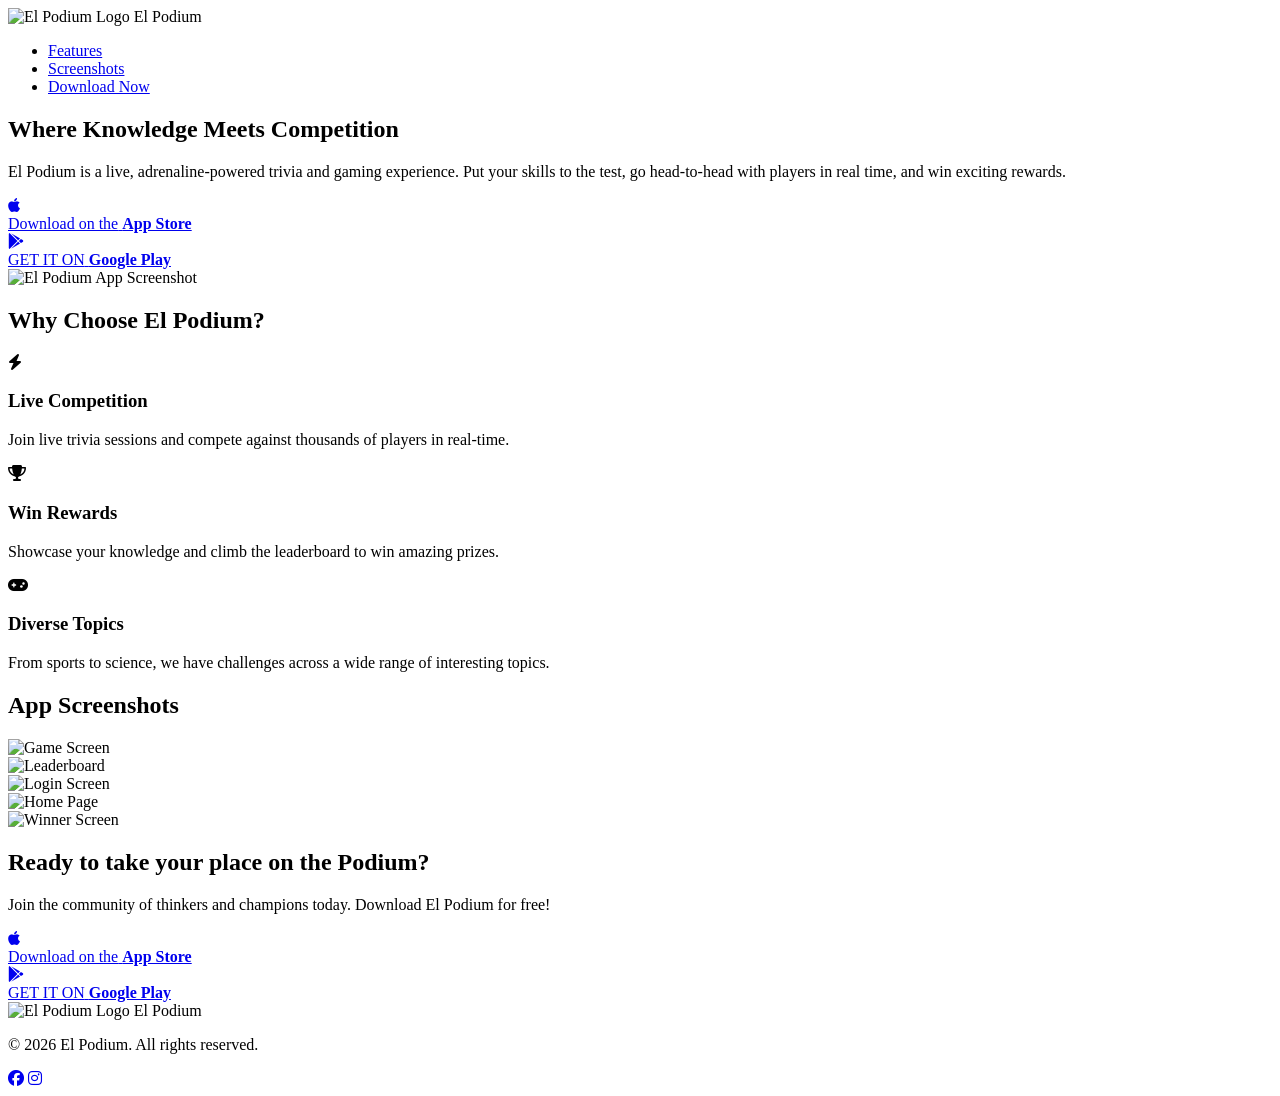
==== index.html @ aac6f740 "update font-awesome" ====
<!DOCTYPE html>
<html lang="en">
<head>
    <meta charset="UTF-8">
    <meta name="viewport" content="width=device-width, initial-scale=1.0">
    <title>El Podium - Live Trivia & Gaming Experience</title>
    <meta name="description" content="El Podium is a live, adrenaline-powered trivia and gaming experience where knowledge meets competition. Download now on iOS and Android.">
    <link rel="stylesheet" href="css/style.css">
    <!-- Google Fonts -->
    <link rel="preconnect" href="https://fonts.googleapis.com">
    <link rel="preconnect" href="https://fonts.gstatic.com" crossorigin>
    <link href="https://fonts.googleapis.com/css2?family=Inter:wght@400;600;700;800&display=swap" rel="stylesheet">
    <!-- Font Awesome for icons -->
    <link rel="stylesheet" href="https://cdnjs.cloudflare.com/ajax/libs/font-awesome/6.5.1/css/all.min.css">
</head>
<body>
    <header>
        <nav class="container">
            <div class="logo">
                <img src="images/ic_logo.png" alt="El Podium Logo">
                <span>El Podium</span>
            </div>
            <ul class="nav-links">
                <li><a href="#features">Features</a></li>
                <li><a href="#screenshots">Screenshots</a></li>
                <li><a href="#download" class="btn-primary">Download Now</a></li>
            </ul>
        </nav>
    </header>

    <main>
        <!-- Hero Section -->
        <section class="hero">
            <div class="container hero-grid">
                <div class="hero-content">
                    <h1>Where Knowledge Meets <span>Competition</span></h1>
                    <p>El Podium is a live, adrenaline-powered trivia and gaming experience. Put your skills to the test, go head-to-head with players in real time, and win exciting rewards.</p>
                    <div class="hero-btns">
                        <a href="https://apps.apple.com/us/app/el-podium/id6747926852" class="store-btn" target="_blank">
                            <i class="fab fa-apple"></i>
                            <div class="btn-text">
                                <span>Download on the</span>
                                <strong>App Store</strong>
                            </div>
                        </a>
                        <a href="https://play.google.com/store/apps/details?id=com.new.way.elpodium.app" class="store-btn" target="_blank">
                            <i class="fab fa-google-play"></i>
                            <div class="btn-text">
                                <span>GET IT ON</span>
                                <strong>Google Play</strong>
                            </div>
                        </a>
                    </div>
                </div>
                <div class="hero-image">
                    <img src="images/Simulator Screenshot - iPhone 16 Pro - 2026-01-17 at 17.36.58.png" alt="El Podium App Screenshot" class="floating">
                </div>
            </div>
        </section>

        <!-- Features Section -->
        <section id="features" class="features">
            <div class="container">
                <h2 class="section-title">Why Choose <span>El Podium?</span></h2>
                <div class="features-grid">
                    <div class="feature-card">
                        <div class="feature-icon"><i class="fas fa-bolt"></i></div>
                        <h3>Live Competition</h3>
                        <p>Join live trivia sessions and compete against thousands of players in real-time.</p>
                    </div>
                    <div class="feature-card">
                        <div class="feature-icon"><i class="fas fa-trophy"></i></div>
                        <h3>Win Rewards</h3>
                        <p>Showcase your knowledge and climb the leaderboard to win amazing prizes.</p>
                    </div>
                    <div class="feature-card">
                        <div class="feature-icon"><i class="fas fa-gamepad"></i></div>
                        <h3>Diverse Topics</h3>
                        <p>From sports to science, we have challenges across a wide range of interesting topics.</p>
                    </div>
                </div>
            </div>
        </section>

        <!-- Screenshots Section -->
        <section id="screenshots" class="screenshots">
            <div class="container">
                <h2 class="section-title">App <span>Screenshots</span></h2>
                <div class="screenshots-slider">
                    <div class="screenshot-item">
                        <img src="images/Simulator Screenshot - iPhone 16 Pro - 2026-01-17 at 17.55.27 (1).png" alt="Game Screen">
                    </div>
                    <div class="screenshot-item">
                        <img src="images/Simulator Screenshot - iPhone 16 Pro - 2026-01-17 at 17.55.32 (1).png" alt="Leaderboard">
                    </div>
                    <div class="screenshot-item">
                        <img src="images/Login.png" alt="Login Screen">
                    </div>
                    <div class="screenshot-item">
                        <img src="images/Home Page_Ready_Daily Spin (1).png" alt="Home Page">
                    </div>
                    <div class="screenshot-item">
                        <img src="images/Stream Winner.png" alt="Winner Screen">
                    </div>
                </div>
            </div>
        </section>

        <!-- Download Section -->
        <section id="download" class="download">
            <div class="container">
                <div class="download-card">
                    <h2>Ready to take your place on the <span>Podium?</span></h2>
                    <p>Join the community of thinkers and champions today. Download El Podium for free!</p>
                    <div class="download-btns">
                        <a href="https://apps.apple.com/us/app/el-podium/id6747926852" class="store-btn" target="_blank">
                            <i class="fab fa-apple"></i>
                            <div class="btn-text">
                                <span>Download on the</span>
                                <strong>App Store</strong>
                            </div>
                        </a>
                        <a href="https://play.google.com/store/apps/details?id=com.new.way.elpodium.app" class="store-btn" target="_blank">
                            <i class="fab fa-google-play"></i>
                            <div class="btn-text">
                                <span>GET IT ON</span>
                                <strong>Google Play</strong>
                            </div>
                        </a>
                    </div>
                </div>
            </div>
        </section>
    </main>

    <footer>
        <div class="container">
            <div class="footer-content">
                <div class="footer-logo">
                    <img src="images/ic_logo.png" alt="El Podium Logo">
                    <span>El Podium</span>
                </div>
                <p>&copy; 2026 El Podium. All rights reserved.</p>
                <div class="social-links">
                    <a href="https://www.facebook.com/people/ElPodium-Ar/61570653940472/" target="_blank"><i class="fab fa-facebook"></i></a>
                    <a href="https://www.instagram.com/elpodiumar?igsh=cTExc2NrdWdhcjB5" target="_blank"><i class="fab fa-instagram"></i></a>
                </div>
            </div>
        </div>
    </footer>

    <script src="js/main.js"></script>
</body>
</html>
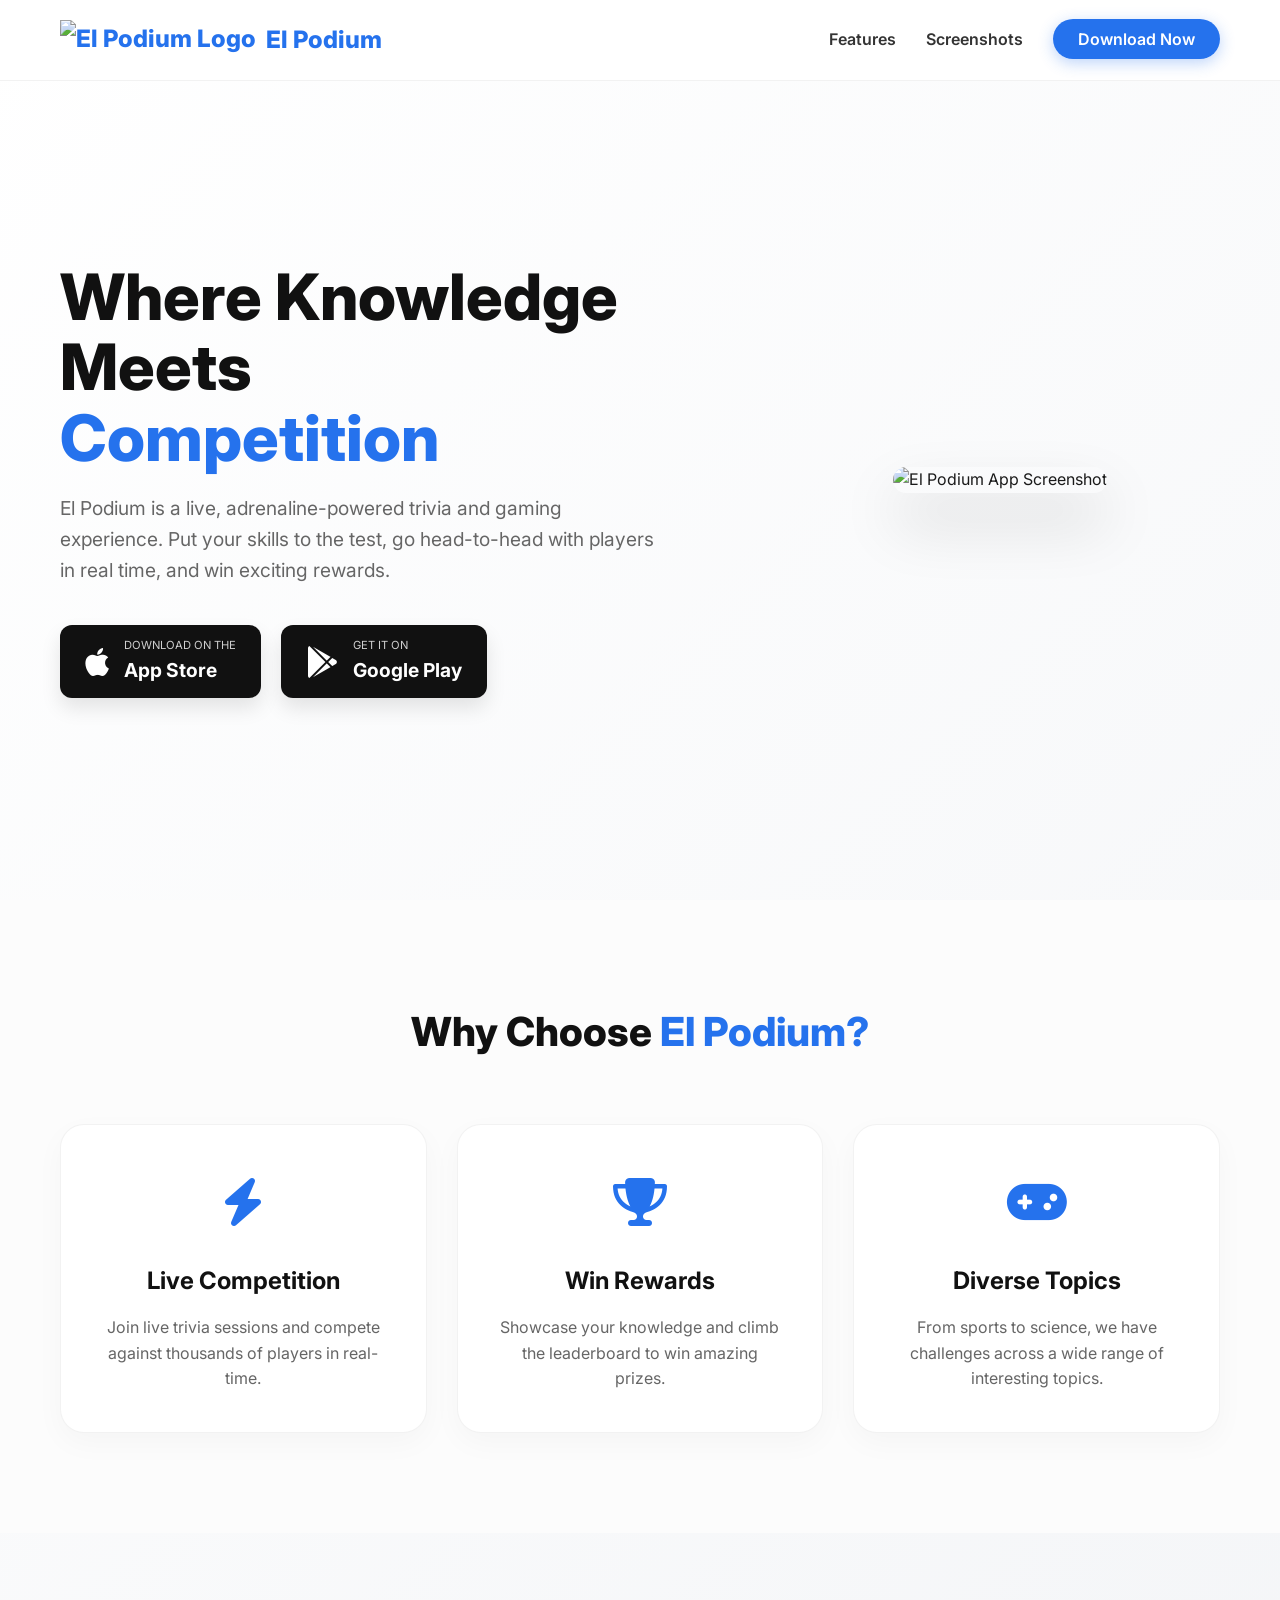
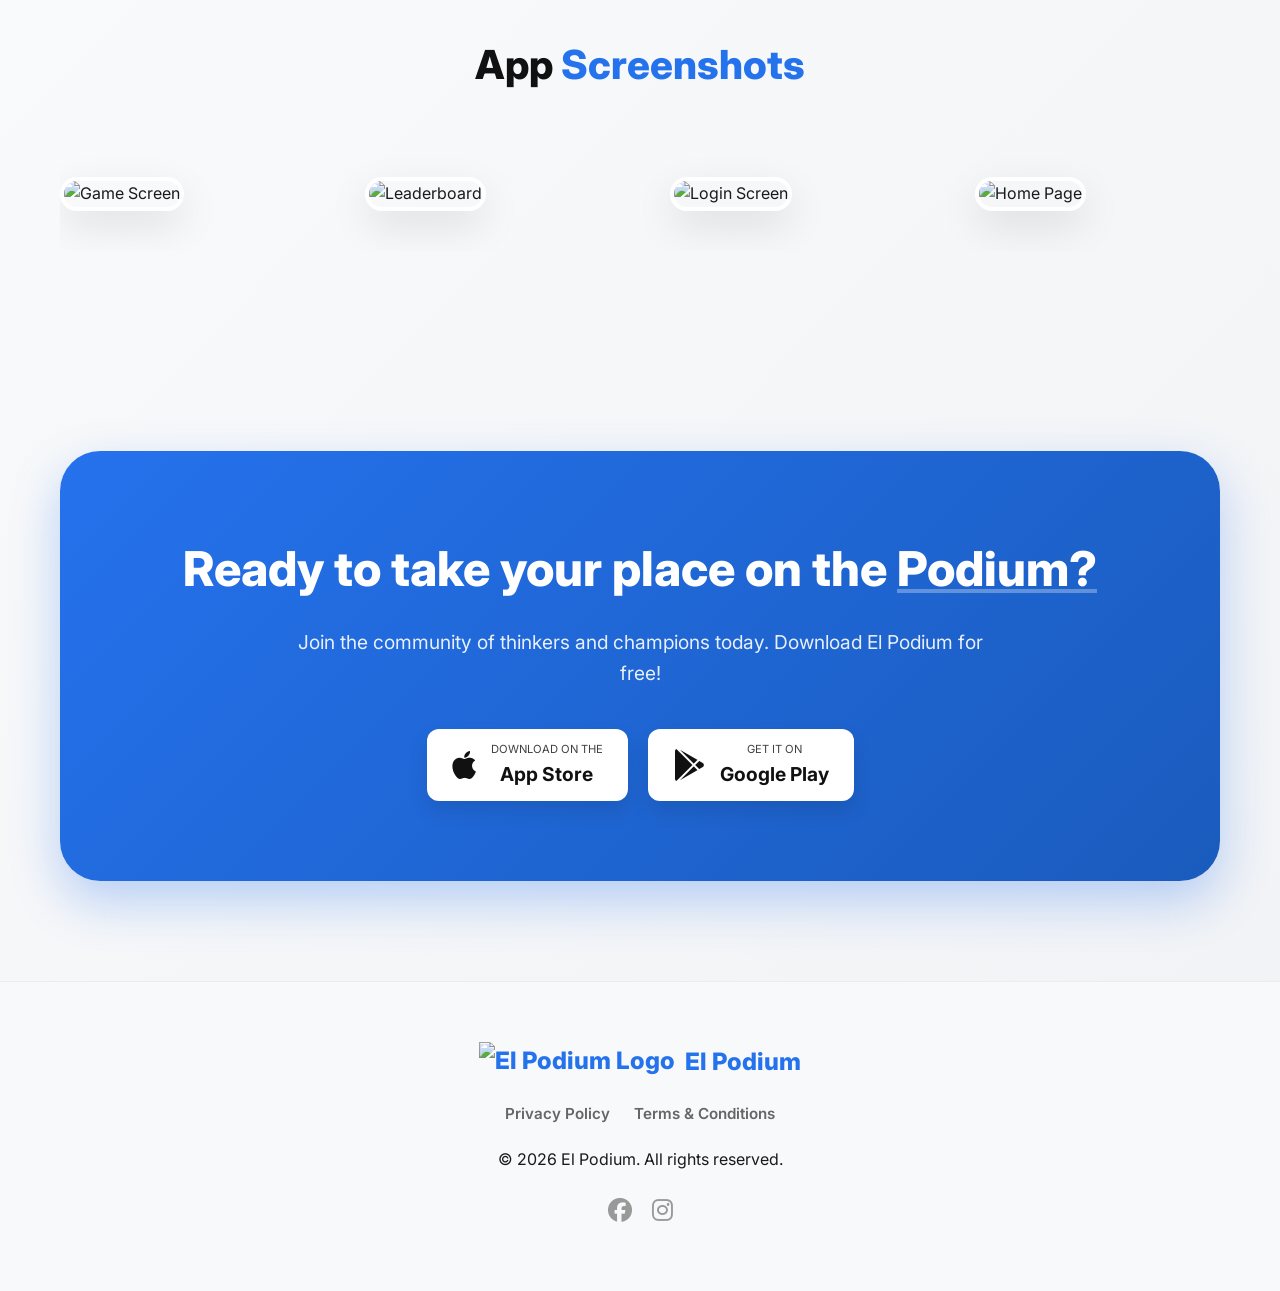
==== commit 089cfb15: "add privacy and terms" ====
--- a/index.html
+++ b/index.html
@@ -140,10 +140,14 @@
                     <img src="images/ic_logo.png" alt="El Podium Logo">
                     <span>El Podium</span>
                 </div>
+                <div class="footer-links">
+                    <a href="privacy/">Privacy Policy</a>
+                    <a href="terms/">Terms &amp; Conditions</a>
+                </div>
                 <p>&copy; 2026 El Podium. All rights reserved.</p>
                 <div class="social-links">
-                    <a href="https://www.facebook.com/people/ElPodium-Ar/61570653940472/" target="_blank"><i class="fab fa-facebook"></i></a>
-                    <a href="https://www.instagram.com/elpodiumar?igsh=cTExc2NrdWdhcjB5" target="_blank"><i class="fab fa-instagram"></i></a>
+                    <a href="https://www.facebook.com/people/ElPodium-Ar/61570653940472/" target="_blank" rel="noopener noreferrer" aria-label="Facebook"><i class="fab fa-facebook"></i></a>
+                    <a href="https://www.instagram.com/elpodiumar?igsh=cTExc2NrdWdhcjB5" target="_blank" rel="noopener noreferrer" aria-label="Instagram"><i class="fab fa-instagram"></i></a>
                 </div>
             </div>
         </div>
--- a/css/style.css
+++ b/css/style.css
@@ -0,0 +1,759 @@
+/* Base Styles */
+:root {
+    --primary-color: #2572ED; /* New theme blue */
+    --secondary-color: #f8f9fa; /* Light background */
+    --accent-color: #ff4d4d; /* Adrenaline red */
+    --text-color: #1a1a1a; /* Dark text for light mode */
+    --text-muted: #666666;
+    --bg-gradient: linear-gradient(135deg, #ffffff 0%, #f0f2f5 100%);
+    --card-bg: #ffffff;
+    --container-width: 1200px;
+}
+
+* {
+    margin: 0;
+    padding: 0;
+    box-sizing: border-box;
+}
+
+html {
+    scroll-behavior: smooth;
+}
+
+body {
+    font-family: 'Inter', sans-serif;
+    background: var(--bg-gradient);
+    color: var(--text-color);
+    line-height: 1.6;
+    overflow-x: hidden;
+}
+
+.container {
+    max-width: var(--container-width);
+    margin: 0 auto;
+    padding: 0 20px;
+}
+
+a {
+    text-decoration: none;
+    color: inherit;
+    transition: 0.3s;
+}
+
+ul {
+    list-style: none;
+}
+
+img {
+    max-width: 100%;
+    height: auto;
+}
+
+/* Header & Nav */
+header {
+    padding: 20px 0;
+    position: fixed;
+    width: 100%;
+    top: 0;
+    z-index: 1000;
+    background: rgba(255, 255, 255, 0.9);
+    backdrop-filter: blur(10px);
+    border-bottom: 1px solid rgba(0, 0, 0, 0.05);
+}
+
+nav {
+    display: flex;
+    justify-content: space-between;
+    align-items: center;
+}
+
+.logo {
+    display: flex;
+    align-items: center;
+    gap: 10px;
+    font-weight: 800;
+    font-size: 1.5rem;
+    color: var(--primary-color);
+}
+
+.logo img {
+    height: 40px;
+}
+
+.nav-links {
+    display: flex;
+    align-items: center;
+    gap: 30px;
+}
+
+.nav-links a {
+    color: #333;
+    font-weight: 600;
+}
+
+.nav-links a:hover {
+    color: var(--primary-color);
+}
+
+.btn-primary {
+    background: var(--primary-color);
+    color: #fff !important;
+    padding: 10px 25px;
+    border-radius: 50px;
+    font-weight: 700;
+    box-shadow: 0 4px 15px rgba(37, 114, 237, 0.3);
+}
+
+.btn-primary:hover {
+    background: #1a5bbd;
+    transform: translateY(-2px);
+    box-shadow: 0 6px 20px rgba(37, 114, 237, 0.4);
+}
+
+/* Hero Section */
+.hero {
+    padding: 160px 0 100px;
+    min-height: 100vh;
+    display: flex;
+    align-items: center;
+}
+
+.hero-grid {
+    display: grid;
+    grid-template-columns: 1.2fr 0.8fr;
+    gap: 60px;
+    align-items: center;
+}
+
+.hero-content h1 {
+    font-size: 4rem;
+    line-height: 1.1;
+    margin-bottom: 20px;
+    font-weight: 800;
+    color: #111;
+}
+
+.hero-content h1 span {
+    color: var(--primary-color);
+    display: block;
+}
+
+.hero-content p {
+    font-size: 1.2rem;
+    color: var(--text-muted);
+    margin-bottom: 40px;
+    max-width: 600px;
+}
+
+.hero-btns {
+    display: flex;
+    gap: 20px;
+    flex-wrap: wrap;
+}
+
+.store-btn {
+    background: #111;
+    color: #fff;
+    padding: 12px 25px;
+    border-radius: 12px;
+    display: flex;
+    align-items: center;
+    gap: 15px;
+    transition: 0.3s;
+    box-shadow: 0 10px 20px rgba(0, 0, 0, 0.1);
+}
+
+.store-btn i {
+    font-size: 2rem;
+}
+
+.store-btn .btn-text span {
+    display: block;
+    font-size: 0.7rem;
+    text-transform: uppercase;
+    opacity: 0.8;
+}
+
+.store-btn .btn-text strong {
+    font-size: 1.2rem;
+    display: block;
+}
+
+.store-btn:hover {
+    background: var(--primary-color);
+    transform: translateY(-5px);
+    box-shadow: 0 15px 30px rgba(37, 114, 237, 0.2);
+}
+
+.hero-image {
+    position: relative;
+    display: flex;
+    justify-content: center;
+}
+
+.hero-image img {
+    max-height: 600px;
+    border-radius: 40px;
+    box-shadow: 0 30px 60px rgba(0, 0, 0, 0.15);
+}
+
+@keyframes float {
+    0% { transform: translateY(0px); }
+    50% { transform: translateY(-20px); }
+    100% { transform: translateY(0px); }
+}
+
+.floating {
+    animation: float 4s ease-in-out infinite;
+}
+
+/* Features Section */
+.features {
+    padding: 100px 0;
+    background: #fcfcfc;
+}
+
+.section-title {
+    text-align: center;
+    font-size: 2.5rem;
+    margin-bottom: 60px;
+    font-weight: 800;
+    color: #111;
+}
+
+.section-title span {
+    color: var(--primary-color);
+}
+
+.features-grid {
+    display: grid;
+    grid-template-columns: repeat(auto-fit, minmax(300px, 1fr));
+    gap: 30px;
+}
+
+.feature-card {
+    background: var(--card-bg);
+    padding: 40px;
+    border-radius: 24px;
+    text-align: center;
+    transition: 0.3s;
+    border: 1px solid rgba(0, 0, 0, 0.05);
+    box-shadow: 0 10px 30px rgba(0, 0, 0, 0.03);
+}
+
+.feature-card:hover {
+    transform: translateY(-10px);
+    border-color: var(--primary-color);
+    box-shadow: 0 20px 40px rgba(37, 114, 237, 0.1);
+}
+
+.feature-icon {
+    font-size: 3rem;
+    color: var(--primary-color);
+    margin-bottom: 20px;
+}
+
+.feature-card h3 {
+    font-size: 1.5rem;
+    margin-bottom: 15px;
+    color: #111;
+}
+
+.feature-card p {
+    color: var(--text-muted);
+}
+
+/* Screenshots Section */
+.screenshots {
+    padding: 100px 0;
+}
+
+.screenshots-slider {
+    display: flex;
+    gap: 25px;
+    overflow-x: auto;
+    padding: 20px 0 40px;
+    scrollbar-width: none;
+}
+
+.screenshots-slider::-webkit-scrollbar {
+    display: none;
+}
+
+.screenshot-item {
+    flex: 0 0 280px;
+    transition: 0.3s;
+}
+
+.screenshot-item img {
+    border-radius: 24px;
+    box-shadow: 0 15px 40px rgba(0, 0, 0, 0.1);
+    border: 4px solid #fff;
+}
+
+.screenshot-item:hover {
+    transform: scale(1.05);
+}
+
+/* Download Section */
+.download {
+    padding: 100px 0;
+}
+
+.download-card {
+    background: linear-gradient(135deg, #2572ED 0%, #1a5bbd 100%);
+    padding: 80px 40px;
+    border-radius: 40px;
+    text-align: center;
+    color: #fff;
+    box-shadow: 0 20px 50px rgba(37, 114, 237, 0.3);
+}
+
+.download-card h2 {
+    font-size: 3rem;
+    margin-bottom: 20px;
+    font-weight: 800;
+}
+
+.download-card h2 span {
+    color: #fff;
+    text-decoration: underline;
+    text-decoration-color: rgba(255,255,255,0.3);
+}
+
+.download-card p {
+    font-size: 1.2rem;
+    margin-bottom: 40px;
+    max-width: 700px;
+    margin-left: auto;
+    margin-right: auto;
+    opacity: 0.9;
+}
+
+.download-btns {
+    display: flex;
+    justify-content: center;
+    gap: 20px;
+    flex-wrap: wrap;
+}
+
+.download-btns .store-btn {
+    background: #fff;
+    color: #111;
+}
+
+.download-btns .store-btn:hover {
+    background: #f0f0f0;
+    color: var(--primary-color);
+}
+
+/* Footer */
+footer {
+    padding: 60px 0;
+    background: #f8f9fa;
+    border-top: 1px solid rgba(0, 0, 0, 0.05);
+}
+
+.footer-content {
+    display: flex;
+    flex-direction: column;
+    align-items: center;
+    gap: 20px;
+}
+
+.footer-logo {
+    display: flex;
+    align-items: center;
+    gap: 10px;
+    font-weight: 800;
+    font-size: 1.5rem;
+    color: var(--primary-color);
+}
+
+.footer-logo img {
+    height: 40px;
+}
+
+.footer-links {
+    display: flex;
+    flex-wrap: wrap;
+    justify-content: center;
+    gap: 8px 24px;
+}
+
+.footer-links a {
+    color: var(--text-muted);
+    font-weight: 600;
+    font-size: 0.95rem;
+}
+
+.footer-links a:hover {
+    color: var(--primary-color);
+}
+
+.social-links {
+    display: flex;
+    gap: 20px;
+}
+
+.social-links a {
+    font-size: 1.5rem;
+    color: #999;
+}
+
+.social-links a:hover {
+    color: var(--primary-color);
+}
+
+/* Legal Pages */
+.legal-page {
+    background:
+        radial-gradient(ellipse 80% 50% at 100% -20%, rgba(37, 114, 237, 0.12), transparent 50%),
+        radial-gradient(ellipse 60% 40% at 0% 100%, rgba(37, 114, 237, 0.06), transparent 45%),
+        var(--bg-gradient);
+}
+
+.legal-hero {
+    padding: 140px 0 48px;
+    text-align: center;
+}
+
+.legal-eyebrow {
+    display: inline-block;
+    font-size: 0.8rem;
+    font-weight: 700;
+    letter-spacing: 0.12em;
+    text-transform: uppercase;
+    color: var(--primary-color);
+    margin-bottom: 16px;
+}
+
+.legal-hero h1 {
+    font-size: clamp(2.25rem, 5vw, 3.5rem);
+    font-weight: 800;
+    color: #111;
+    line-height: 1.15;
+    margin-bottom: 16px;
+}
+
+.legal-date {
+    color: var(--text-muted);
+    font-size: 0.95rem;
+}
+
+.legal-content {
+    padding: 0 0 100px;
+}
+
+.legal-layout {
+    display: grid;
+    grid-template-columns: 240px 1fr;
+    gap: 48px;
+    align-items: start;
+}
+
+.legal-toc {
+    position: sticky;
+    top: 100px;
+    padding: 24px;
+    background: rgba(255, 255, 255, 0.85);
+    border: 1px solid rgba(0, 0, 0, 0.06);
+    border-radius: 20px;
+    backdrop-filter: blur(8px);
+}
+
+.legal-toc h2 {
+    font-size: 0.75rem;
+    font-weight: 700;
+    letter-spacing: 0.08em;
+    text-transform: uppercase;
+    color: var(--text-muted);
+    margin-bottom: 16px;
+}
+
+.legal-toc ol {
+    list-style: none;
+    counter-reset: toc;
+    display: flex;
+    flex-direction: column;
+    gap: 4px;
+}
+
+.legal-toc li {
+    counter-increment: toc;
+}
+
+.legal-toc a {
+    display: block;
+    padding: 8px 10px;
+    border-radius: 10px;
+    font-size: 0.88rem;
+    font-weight: 500;
+    color: var(--text-muted);
+    line-height: 1.35;
+}
+
+.legal-toc a::before {
+    content: counter(toc) ". ";
+    font-weight: 700;
+    color: var(--primary-color);
+    opacity: 0.7;
+}
+
+.legal-toc a:hover {
+    background: rgba(37, 114, 237, 0.06);
+    color: var(--primary-color);
+}
+
+.legal-body {
+    background: #fff;
+    border: 1px solid rgba(0, 0, 0, 0.06);
+    border-radius: 28px;
+    padding: 48px 52px;
+    box-shadow: 0 16px 48px rgba(0, 0, 0, 0.04);
+}
+
+.legal-intro {
+    font-size: 1.08rem;
+    color: var(--text-muted);
+    margin-bottom: 18px;
+    line-height: 1.75;
+}
+
+.legal-section {
+    padding-top: 36px;
+    margin-top: 36px;
+    border-top: 1px solid rgba(0, 0, 0, 0.06);
+    scroll-margin-top: 100px;
+}
+
+.legal-section:first-of-type {
+    margin-top: 28px;
+}
+
+.legal-section h2 {
+    font-size: 1.45rem;
+    font-weight: 800;
+    color: #111;
+    margin-bottom: 16px;
+}
+
+.legal-section h3 {
+    font-size: 1.08rem;
+    font-weight: 700;
+    color: #222;
+    margin: 22px 0 10px;
+}
+
+.legal-section p {
+    color: var(--text-muted);
+    margin-bottom: 14px;
+    line-height: 1.75;
+}
+
+.legal-section ul {
+    list-style: none;
+    display: flex;
+    flex-direction: column;
+    gap: 10px;
+    margin: 12px 0 18px;
+}
+
+.legal-section li {
+    position: relative;
+    padding-left: 22px;
+    color: var(--text-muted);
+    line-height: 1.65;
+}
+
+.legal-section li::before {
+    content: "";
+    position: absolute;
+    left: 0;
+    top: 0.55em;
+    width: 8px;
+    height: 8px;
+    border-radius: 50%;
+    background: var(--primary-color);
+    opacity: 0.85;
+}
+
+.legal-contact {
+    display: grid;
+    gap: 16px;
+    margin-top: 8px;
+    padding: 24px;
+    background: linear-gradient(135deg, rgba(37, 114, 237, 0.06) 0%, rgba(37, 114, 237, 0.02) 100%);
+    border: 1px solid rgba(37, 114, 237, 0.12);
+    border-radius: 18px;
+}
+
+.legal-contact-item {
+    display: flex;
+    flex-direction: column;
+    gap: 4px;
+}
+
+.legal-contact-label {
+    font-size: 0.75rem;
+    font-weight: 700;
+    letter-spacing: 0.06em;
+    text-transform: uppercase;
+    color: var(--primary-color);
+}
+
+.legal-contact-item a,
+.legal-contact-item span:not(.legal-contact-label) {
+    color: #222;
+    font-weight: 600;
+}
+
+.legal-contact-item a:hover {
+    color: var(--primary-color);
+}
+
+.legal-nav-links {
+    margin-top: 48px;
+    padding-top: 32px;
+    border-top: 1px solid rgba(0, 0, 0, 0.06);
+}
+
+.legal-nav-card {
+    display: flex;
+    flex-wrap: wrap;
+    align-items: center;
+    gap: 8px 12px;
+    padding: 22px 26px;
+    background: linear-gradient(135deg, #2572ED 0%, #1a5bbd 100%);
+    color: #fff;
+    border-radius: 18px;
+    box-shadow: 0 12px 30px rgba(37, 114, 237, 0.28);
+}
+
+.legal-nav-card span {
+    width: 100%;
+    font-size: 0.8rem;
+    opacity: 0.85;
+}
+
+.legal-nav-card strong {
+    font-size: 1.15rem;
+    font-weight: 700;
+}
+
+.legal-nav-card i {
+    margin-left: auto;
+    transition: transform 0.25s ease;
+}
+
+.legal-nav-card:hover {
+    transform: translateY(-3px);
+    box-shadow: 0 18px 36px rgba(37, 114, 237, 0.35);
+}
+
+.legal-nav-card:hover i {
+    transform: translateX(4px);
+}
+
+.scroll-to-top {
+    position: fixed;
+    right: 24px;
+    bottom: 24px;
+    width: 48px;
+    height: 48px;
+    border: none;
+    border-radius: 50%;
+    background: var(--primary-color);
+    color: #fff;
+    cursor: pointer;
+    display: flex;
+    align-items: center;
+    justify-content: center;
+    box-shadow: 0 8px 24px rgba(37, 114, 237, 0.35);
+    opacity: 0;
+    visibility: hidden;
+    transform: translateY(12px);
+    transition: opacity 0.3s ease, visibility 0.3s ease, transform 0.3s ease, background 0.2s ease;
+    z-index: 900;
+}
+
+.scroll-to-top.visible {
+    opacity: 1;
+    visibility: visible;
+    transform: translateY(0);
+}
+
+.scroll-to-top:hover {
+    background: #1a5bbd;
+}
+
+/* Responsive */
+@media (max-width: 992px) {
+    .hero-grid {
+        grid-template-columns: 1fr;
+        text-align: center;
+    }
+
+    .hero-content h1 {
+        font-size: 3rem;
+    }
+
+    .hero-content p {
+        margin-left: auto;
+        margin-right: auto;
+    }
+
+    .hero-btns {
+        justify-content: center;
+    }
+
+    .hero-image {
+        order: -1;
+    }
+
+    .legal-layout {
+        grid-template-columns: 1fr;
+    }
+
+    .legal-toc {
+        position: static;
+    }
+
+    .legal-toc ol {
+        display: grid;
+        grid-template-columns: repeat(2, 1fr);
+        gap: 2px 12px;
+    }
+}
+
+@media (max-width: 768px) {
+    .nav-links {
+        display: none;
+    }
+
+    .hero-content h1 {
+        font-size: 2.5rem;
+    }
+
+    .download-card h2 {
+        font-size: 2rem;
+    }
+
+    .legal-hero {
+        padding: 120px 0 32px;
+    }
+
+    .legal-body {
+        padding: 32px 24px;
+        border-radius: 22px;
+    }
+
+    .legal-toc ol {
+        grid-template-columns: 1fr;
+    }
+
+    .scroll-to-top {
+        right: 16px;
+        bottom: 16px;
+    }
+}
